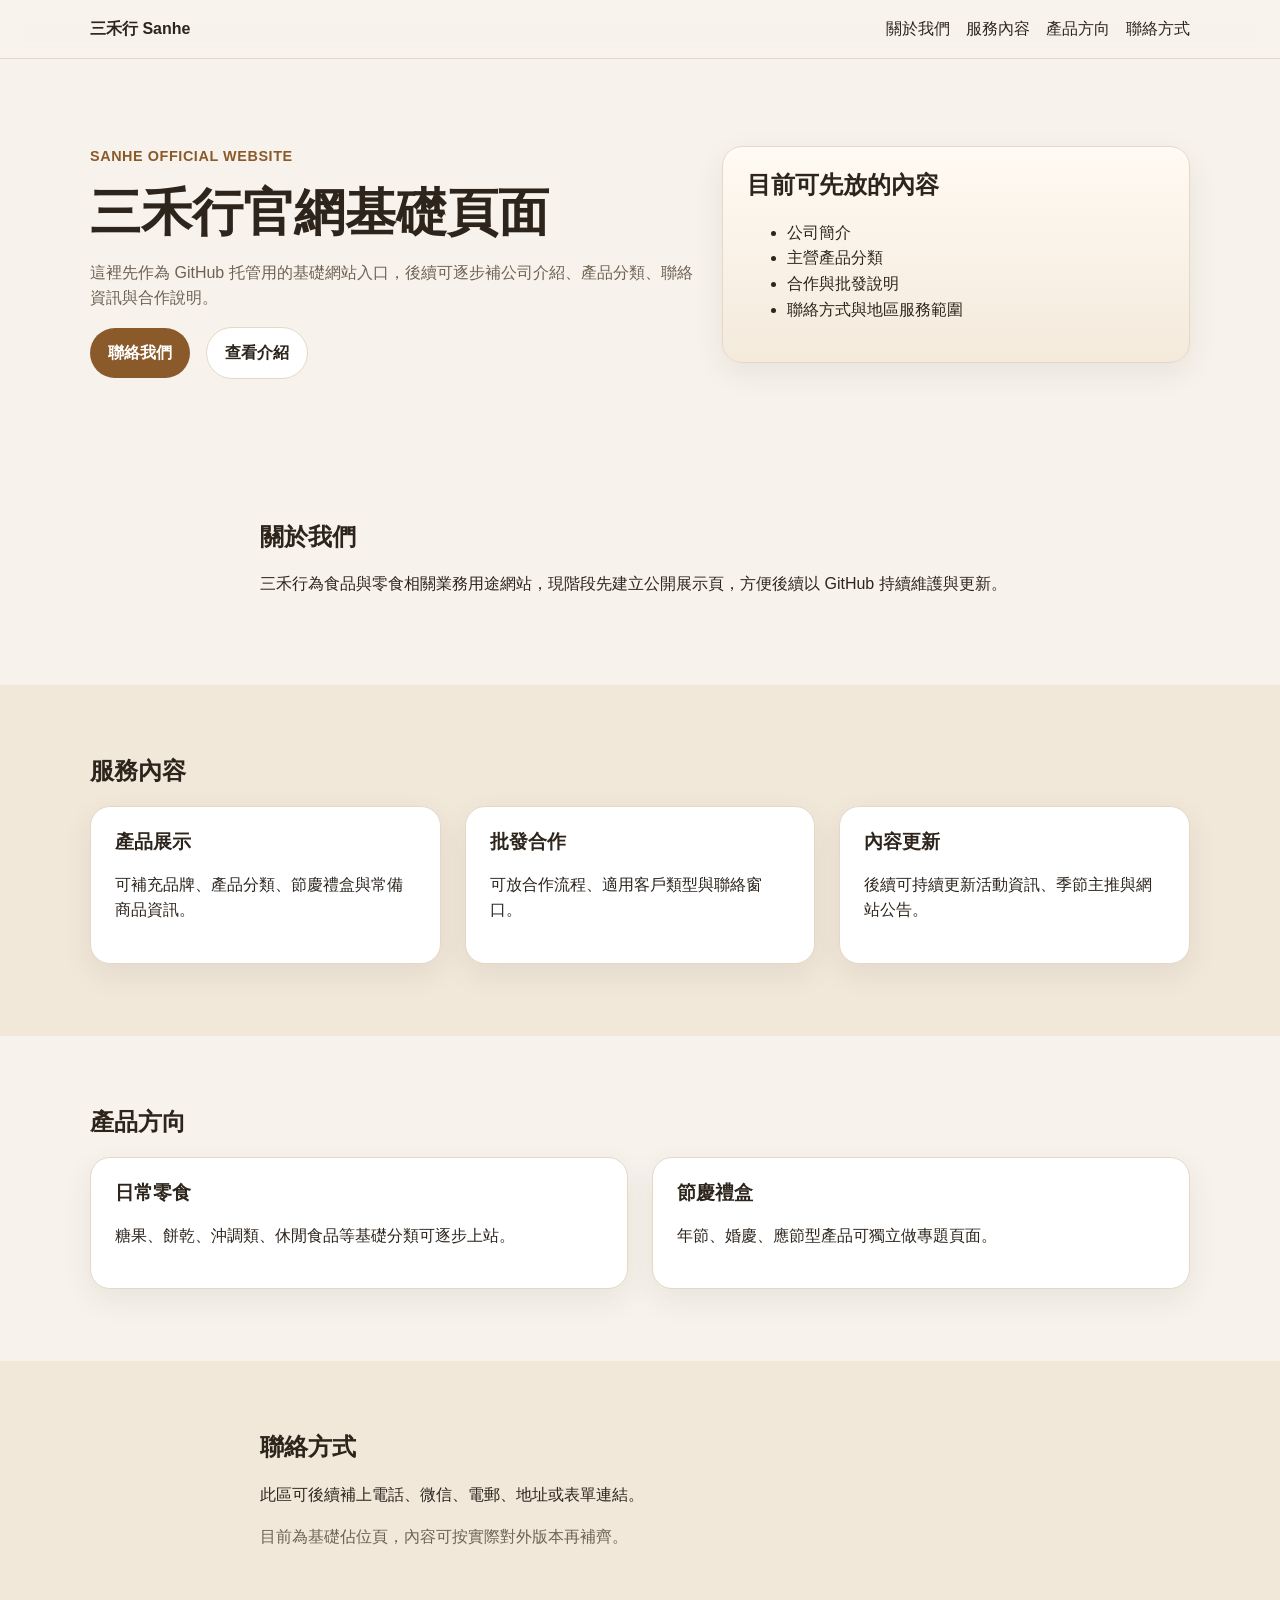
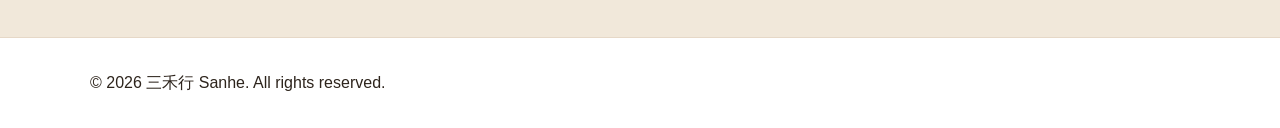
==== website/index.html @ 88588f47 "feat: scaffold website for github hosting" ====
<!doctype html>
<html lang="zh-Hant">
  <head>
    <meta charset="UTF-8" />
    <meta name="viewport" content="width=device-width, initial-scale=1.0" />
    <title>三禾行 Sanhe</title>
    <meta
      name="description"
      content="三禾行，提供零食糖果、節慶禮盒與批發供應相關資訊。"
    />
    <link rel="stylesheet" href="./assets/css/styles.css" />
  </head>
  <body>
    <header class="site-header">
      <div class="container">
        <div class="brand">三禾行 Sanhe</div>
        <nav class="nav">
          <a href="#about">關於我們</a>
          <a href="#services">服務內容</a>
          <a href="#products">產品方向</a>
          <a href="#contact">聯絡方式</a>
        </nav>
      </div>
    </header>

    <main>
      <section class="hero">
        <div class="container hero-grid">
          <div>
            <p class="eyebrow">Sanhe Official Website</p>
            <h1>三禾行官網基礎頁面</h1>
            <p class="lead">
              這裡先作為 GitHub 托管用的基礎網站入口，後續可逐步補公司介紹、產品分類、聯絡資訊與合作說明。
            </p>
            <div class="hero-actions">
              <a class="btn primary" href="#contact">聯絡我們</a>
              <a class="btn secondary" href="#about">查看介紹</a>
            </div>
          </div>
          <div class="card hero-card">
            <h2>目前可先放的內容</h2>
            <ul>
              <li>公司簡介</li>
              <li>主營產品分類</li>
              <li>合作與批發說明</li>
              <li>聯絡方式與地區服務範圍</li>
            </ul>
          </div>
        </div>
      </section>

      <section id="about" class="section">
        <div class="container narrow">
          <h2>關於我們</h2>
          <p>
            三禾行為食品與零食相關業務用途網站，現階段先建立公開展示頁，方便後續以 GitHub 持續維護與更新。
          </p>
        </div>
      </section>

      <section id="services" class="section alt">
        <div class="container">
          <h2>服務內容</h2>
          <div class="grid cols-3">
            <article class="card">
              <h3>產品展示</h3>
              <p>可補充品牌、產品分類、節慶禮盒與常備商品資訊。</p>
            </article>
            <article class="card">
              <h3>批發合作</h3>
              <p>可放合作流程、適用客戶類型與聯絡窗口。</p>
            </article>
            <article class="card">
              <h3>內容更新</h3>
              <p>後續可持續更新活動資訊、季節主推與網站公告。</p>
            </article>
          </div>
        </div>
      </section>

      <section id="products" class="section">
        <div class="container">
          <h2>產品方向</h2>
          <div class="grid cols-2">
            <article class="card">
              <h3>日常零食</h3>
              <p>糖果、餅乾、沖調類、休閒食品等基礎分類可逐步上站。</p>
            </article>
            <article class="card">
              <h3>節慶禮盒</h3>
              <p>年節、婚慶、應節型產品可獨立做專題頁面。</p>
            </article>
          </div>
        </div>
      </section>

      <section id="contact" class="section alt">
        <div class="container narrow">
          <h2>聯絡方式</h2>
          <p>此區可後續補上電話、微信、電郵、地址或表單連結。</p>
          <p class="note">目前為基礎佔位頁，內容可按實際對外版本再補齊。</p>
        </div>
      </section>
    </main>

    <footer class="site-footer">
      <div class="container">
        <p>© <span id="year"></span> 三禾行 Sanhe. All rights reserved.</p>
      </div>
    </footer>

    <script src="./assets/js/main.js"></script>
  </body>
</html>
---- website/assets/css/styles.css ----
:root {
  --bg: #f7f3ec;
  --surface: #ffffff;
  --surface-alt: #f1e8da;
  --text: #2d241c;
  --muted: #6f6255;
  --primary: #8a5a2b;
  --primary-dark: #6f451f;
  --border: #e6d8c7;
  --shadow: 0 10px 30px rgba(45, 36, 28, 0.08);
}

* {
  box-sizing: border-box;
}

body {
  margin: 0;
  font-family: -apple-system, BlinkMacSystemFont, "Segoe UI", sans-serif;
  background: var(--bg);
  color: var(--text);
  line-height: 1.6;
}

a {
  color: inherit;
  text-decoration: none;
}

.container {
  width: min(1100px, calc(100% - 32px));
  margin: 0 auto;
}

.narrow {
  width: min(760px, 100%);
}

.site-header {
  position: sticky;
  top: 0;
  background: rgba(247, 243, 236, 0.92);
  backdrop-filter: blur(10px);
  border-bottom: 1px solid var(--border);
}

.site-header .container,
.site-footer .container {
  display: flex;
  justify-content: space-between;
  align-items: center;
  gap: 16px;
  padding: 16px 0;
}

.brand {
  font-weight: 700;
}

.nav {
  display: flex;
  gap: 16px;
  flex-wrap: wrap;
}

.hero,
.section {
  padding: 72px 0;
}

.hero-grid,
.grid {
  display: grid;
  gap: 24px;
}

.hero-grid {
  grid-template-columns: 1.3fr 1fr;
  align-items: center;
}

.cols-2 {
  grid-template-columns: repeat(2, minmax(0, 1fr));
}

.cols-3 {
  grid-template-columns: repeat(3, minmax(0, 1fr));
}

.eyebrow {
  color: var(--primary);
  font-weight: 700;
  letter-spacing: 0.04em;
  text-transform: uppercase;
  font-size: 0.9rem;
}

h1,
h2,
h3 {
  margin-top: 0;
  line-height: 1.2;
}

h1 {
  font-size: clamp(2.2rem, 4vw, 4rem);
  margin-bottom: 16px;
}

.lead,
.note {
  color: var(--muted);
}

.card {
  background: var(--surface);
  border: 1px solid var(--border);
  border-radius: 20px;
  padding: 24px;
  box-shadow: var(--shadow);
}

.hero-card {
  background: linear-gradient(180deg, #fffaf3 0%, #f4eadc 100%);
}

.alt {
  background: var(--surface-alt);
}

.btn {
  display: inline-block;
  padding: 12px 18px;
  border-radius: 999px;
  margin-right: 12px;
  font-weight: 600;
}

.btn.primary {
  background: var(--primary);
  color: #fff;
}

.btn.secondary {
  border: 1px solid var(--border);
  background: var(--surface);
}

.site-footer {
  border-top: 1px solid var(--border);
  background: var(--surface);
}

@media (max-width: 820px) {
  .hero-grid,
  .cols-2,
  .cols-3 {
    grid-template-columns: 1fr;
  }

  .site-header .container,
  .site-footer .container {
    flex-direction: column;
    align-items: flex-start;
  }
}
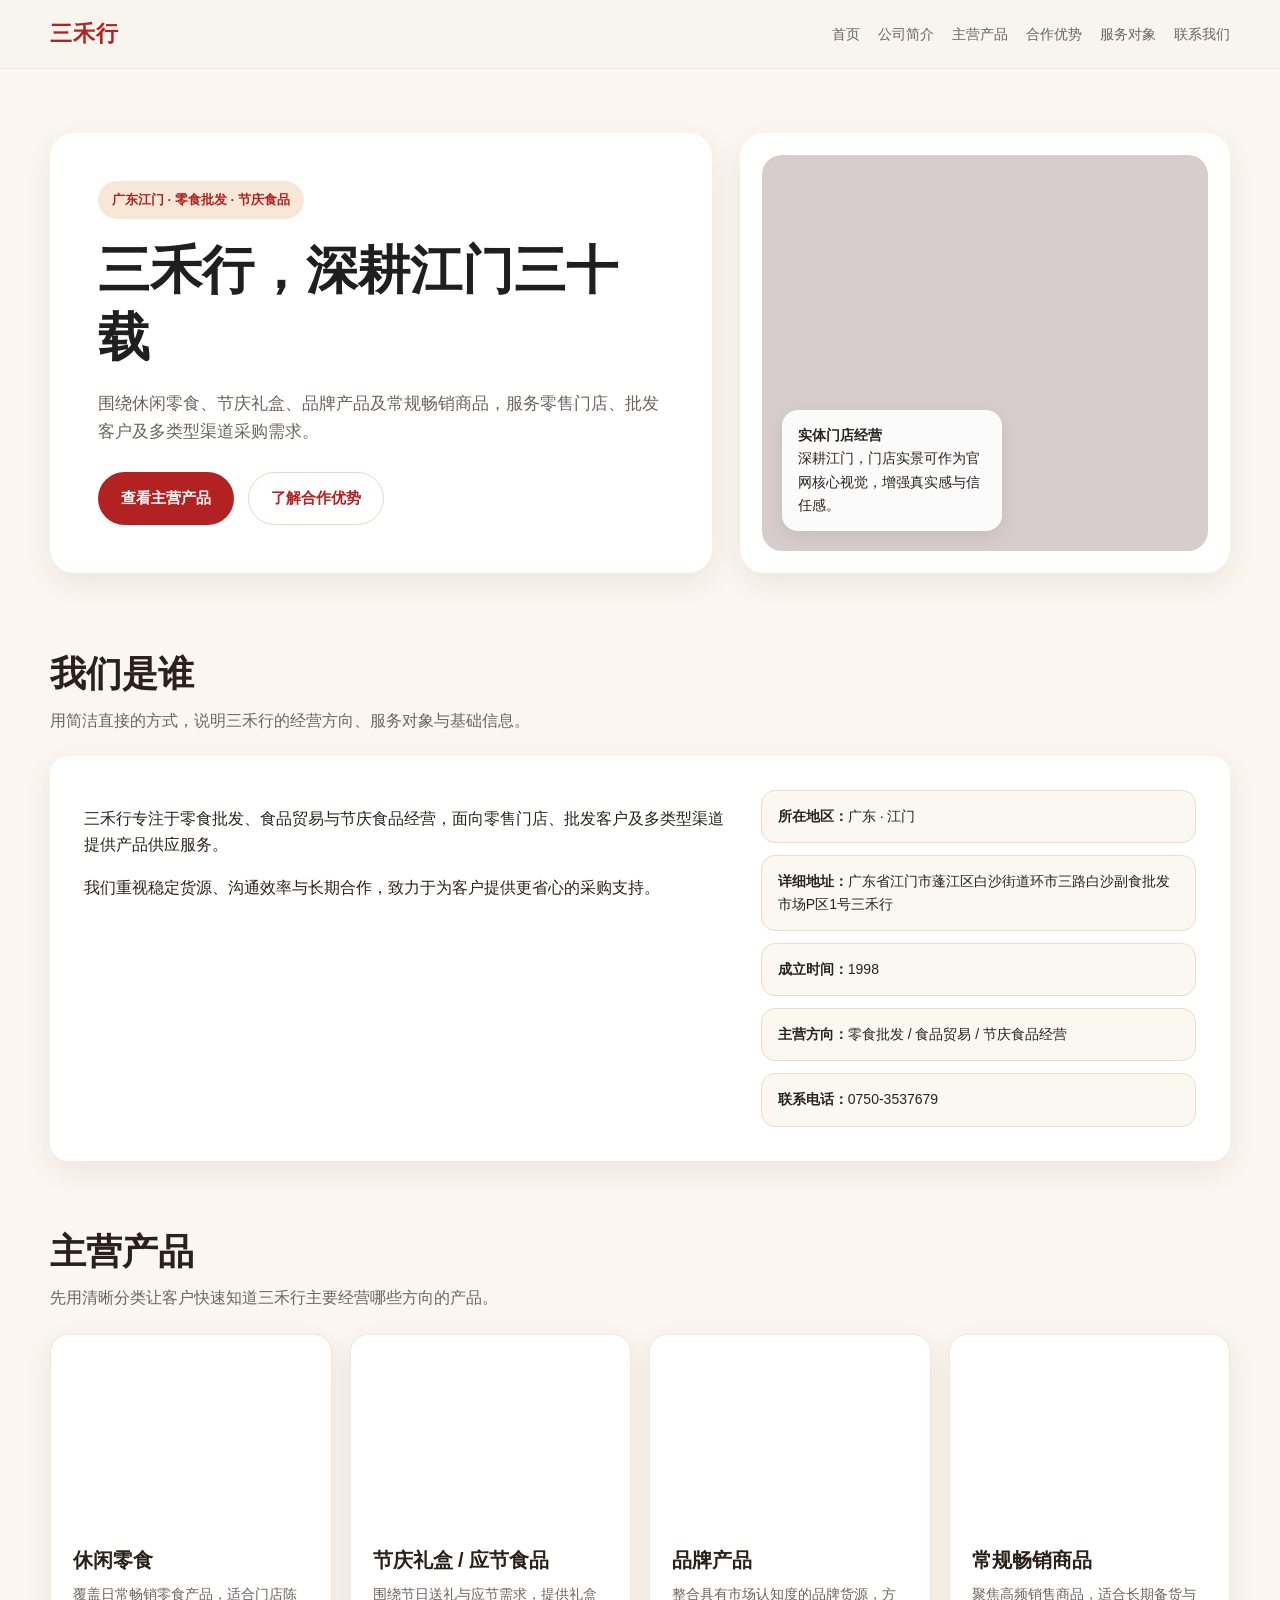
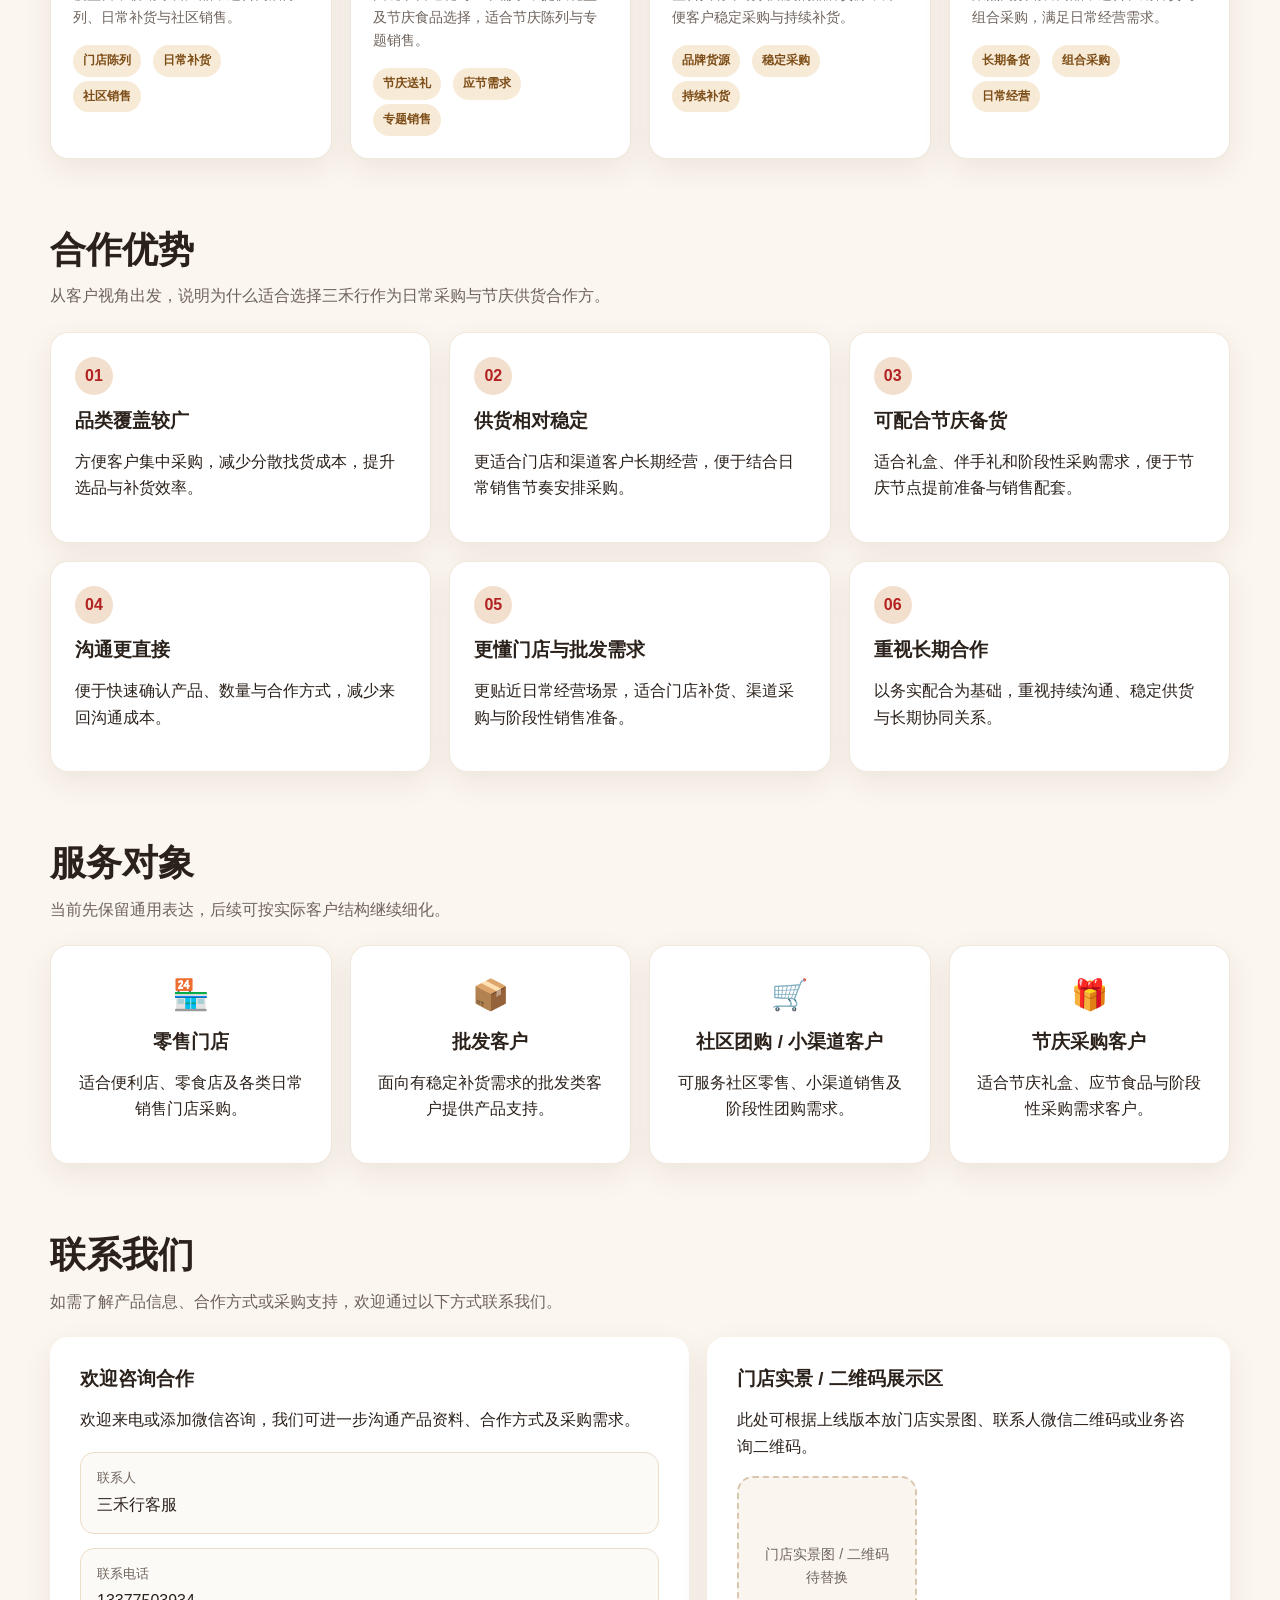
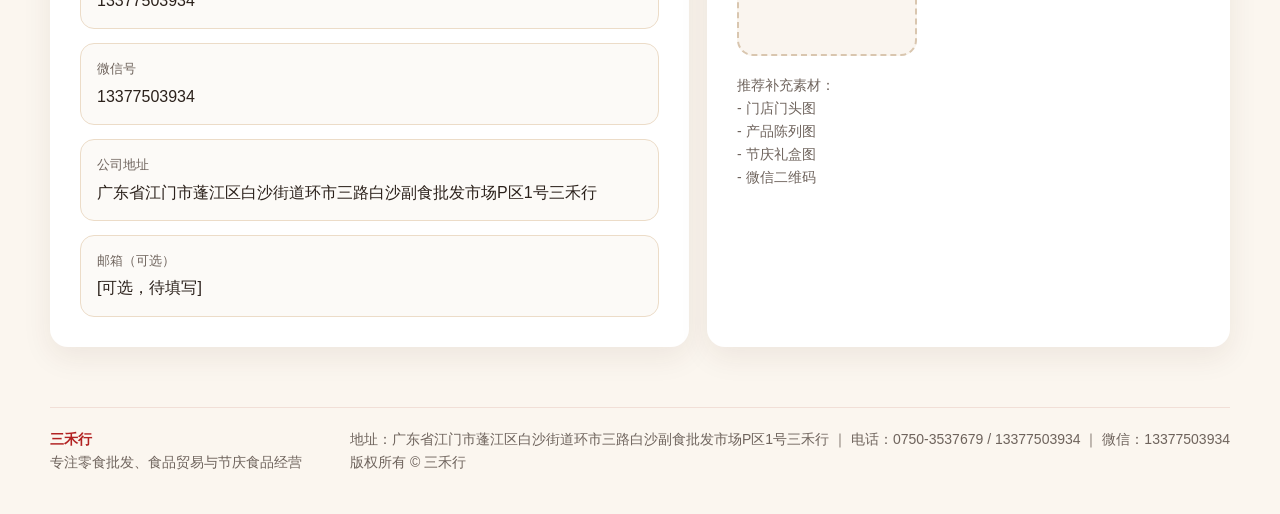
==== commit 130c4433: "feat: replace homepage with provided sanhe website html" ====
--- a/website/index.html
+++ b/website/index.html
@@ -1,114 +1,714 @@
-<!doctype html>
-<html lang="zh-Hant">
-  <head>
-    <meta charset="UTF-8" />
-    <meta name="viewport" content="width=device-width, initial-scale=1.0" />
-    <title>三禾行 Sanhe</title>
-    <meta
-      name="description"
-      content="三禾行，提供零食糖果、節慶禮盒與批發供應相關資訊。"
-    />
-    <link rel="stylesheet" href="./assets/css/styles.css" />
-  </head>
-  <body>
-    <header class="site-header">
-      <div class="container">
-        <div class="brand">三禾行 Sanhe</div>
-        <nav class="nav">
-          <a href="#about">關於我們</a>
-          <a href="#services">服務內容</a>
-          <a href="#products">產品方向</a>
-          <a href="#contact">聯絡方式</a>
-        </nav>
-      </div>
-    </header>
-
-    <main>
-      <section class="hero">
-        <div class="container hero-grid">
-          <div>
-            <p class="eyebrow">Sanhe Official Website</p>
-            <h1>三禾行官網基礎頁面</h1>
-            <p class="lead">
-              這裡先作為 GitHub 托管用的基礎網站入口，後續可逐步補公司介紹、產品分類、聯絡資訊與合作說明。
-            </p>
-            <div class="hero-actions">
-              <a class="btn primary" href="#contact">聯絡我們</a>
-              <a class="btn secondary" href="#about">查看介紹</a>
+<!DOCTYPE html>
+<html lang="zh-CN">
+<head>
+  <meta charset="UTF-8" />
+  <meta name="viewport" content="width=device-width, initial-scale=1.0" />
+  <title>三禾行 | 深耕江门三十载</title>
+  <meta name="description" content="三禾行深耕江门三十载，专注零食批发、食品贸易与节庆食品经营，服务零售门店、批发客户及多类型渠道采购需求。" />
+  <style>
+    :root {
+      --primary: #b22222;
+      --primary-dark: #8f1717;
+      --accent: #d7a84c;
+      --bg: #fbf6ef;
+      --card: #ffffff;
+      --text: #2b211b;
+      --muted: #6e635c;
+      --line: #ecdcc8;
+      --max-width: 1180px;
+      --shadow: 0 10px 30px rgba(76, 43, 25, 0.08);
+      --radius: 18px;
+    }
+
+    * {
+      box-sizing: border-box;
+    }
+
+    html {
+      scroll-behavior: smooth;
+    }
+
+    body {
+      margin: 0;
+      font-family: -apple-system, BlinkMacSystemFont, "Segoe UI", "PingFang SC", "Hiragino Sans GB", "Microsoft YaHei", sans-serif;
+      color: var(--text);
+      background: var(--bg);
+      line-height: 1.65;
+    }
+
+    img {
+      max-width: 100%;
+      display: block;
+    }
+
+    a {
+      color: inherit;
+      text-decoration: none;
+    }
+
+    .container {
+      width: min(var(--max-width), calc(100% - 32px));
+      margin: 0 auto;
+    }
+
+    .site-header {
+      position: sticky;
+      top: 0;
+      z-index: 20;
+      background: rgba(248, 244, 238, 0.92);
+      backdrop-filter: blur(10px);
+      border-bottom: 1px solid rgba(166, 61, 47, 0.08);
+    }
+
+    .site-header-inner {
+      display: flex;
+      align-items: center;
+      justify-content: space-between;
+      gap: 24px;
+      padding: 16px 0;
+    }
+
+    .logo {
+      font-size: 22px;
+      font-weight: 800;
+      color: var(--primary);
+      letter-spacing: 1px;
+      white-space: nowrap;
+    }
+
+    .nav {
+      display: flex;
+      flex-wrap: wrap;
+      gap: 18px;
+      font-size: 14px;
+      color: var(--muted);
+    }
+
+    .nav a:hover {
+      color: var(--primary);
+    }
+
+    .hero {
+      padding: 64px 0 44px;
+    }
+
+    .hero-grid {
+      display: grid;
+      grid-template-columns: 1.15fr 0.85fr;
+      gap: 28px;
+      align-items: stretch;
+    }
+
+    .hero-copy,
+    .hero-visual {
+      background: var(--card);
+      border-radius: 24px;
+      box-shadow: var(--shadow);
+    }
+
+    .hero-copy {
+      padding: 48px;
+      display: flex;
+      flex-direction: column;
+      justify-content: center;
+    }
+
+    .eyebrow {
+      display: inline-flex;
+      align-items: center;
+      gap: 8px;
+      width: fit-content;
+      padding: 8px 14px;
+      border-radius: 999px;
+      background: #f6e7d7;
+      color: var(--primary);
+      font-size: 13px;
+      font-weight: 700;
+      margin-bottom: 18px;
+    }
+
+    h1, h2, h3 {
+      margin: 0;
+      line-height: 1.3;
+    }
+
+    h1 {
+      font-size: clamp(32px, 5vw, 52px);
+      margin-bottom: 18px;
+      color: #1f1f1f;
+    }
+
+    .hero-copy p {
+      margin: 0 0 26px;
+      color: var(--muted);
+      font-size: 17px;
+    }
+
+    .hero-actions {
+      display: flex;
+      flex-wrap: wrap;
+      gap: 14px;
+    }
+
+    .btn {
+      display: inline-flex;
+      align-items: center;
+      justify-content: center;
+      padding: 13px 22px;
+      border-radius: 999px;
+      font-weight: 700;
+      font-size: 15px;
+      border: 1px solid transparent;
+      transition: 0.2s ease;
+    }
+
+    .btn-primary {
+      background: var(--primary);
+      color: #fff;
+    }
+
+    .btn-primary:hover {
+      background: var(--primary-dark);
+    }
+
+    .btn-secondary {
+      background: #fff;
+      border-color: #e7d7c3;
+      color: var(--primary);
+    }
+
+    .btn-secondary:hover {
+      border-color: var(--primary);
+    }
+
+    .hero-visual {
+      min-height: 420px;
+      padding: 22px;
+    }
+
+    .hero-photo {
+      width: 100%;
+      height: 100%;
+      min-height: 376px;
+      border-radius: 20px;
+      background:
+        linear-gradient(rgba(73, 26, 20, 0.22), rgba(73, 26, 20, 0.22)),
+        url('https://images.unsplash.com/photo-1514996937319-344454492b37?auto=format&fit=crop&w=1200&q=80') center/cover no-repeat;
+      position: relative;
+      overflow: hidden;
+    }
+
+    .hero-badge {
+      position: absolute;
+      left: 20px;
+      bottom: 20px;
+      background: rgba(255, 255, 255, 0.92);
+      color: var(--text);
+      padding: 14px 16px;
+      border-radius: 16px;
+      box-shadow: 0 6px 18px rgba(0, 0, 0, 0.08);
+      font-size: 14px;
+      max-width: 220px;
+    }
+
+    section {
+      padding: 34px 0;
+    }
+
+    .section-head {
+      margin-bottom: 22px;
+    }
+
+    .section-head h2 {
+      font-size: clamp(26px, 4vw, 36px);
+      margin-bottom: 10px;
+    }
+
+    .section-head p {
+      margin: 0;
+      color: var(--muted);
+    }
+
+    .intro-card {
+      background: var(--card);
+      border-radius: var(--radius);
+      box-shadow: var(--shadow);
+      padding: 34px;
+      display: grid;
+      grid-template-columns: 1.2fr 0.8fr;
+      gap: 24px;
+    }
+
+    .info-list {
+      display: grid;
+      gap: 12px;
+      align-content: start;
+    }
+
+    .info-item {
+      background: #fbf7f1;
+      border: 1px solid var(--line);
+      border-radius: 14px;
+      padding: 14px 16px;
+      font-size: 14px;
+    }
+
+    .grid-4,
+    .grid-3 {
+      display: grid;
+      gap: 18px;
+    }
+
+    .grid-4 {
+      grid-template-columns: repeat(4, 1fr);
+    }
+
+    .grid-3 {
+      grid-template-columns: repeat(3, 1fr);
+    }
+
+    .card {
+      background: var(--card);
+      border-radius: var(--radius);
+      box-shadow: var(--shadow);
+      overflow: hidden;
+      border: 1px solid rgba(234, 223, 206, 0.7);
+    }
+
+    .card-image {
+      height: 190px;
+      background-size: cover;
+      background-position: center;
+    }
+
+    .card-body {
+      padding: 22px;
+    }
+
+    .card-body h3 {
+      font-size: 20px;
+      margin-bottom: 10px;
+    }
+
+    .card-body p {
+      margin: 0 0 12px;
+      color: var(--muted);
+      font-size: 14px;
+    }
+
+    .tag {
+      display: inline-block;
+      margin: 4px 8px 0 0;
+      padding: 6px 10px;
+      border-radius: 999px;
+      background: #f7ead7;
+      color: #7d4d17;
+      font-size: 12px;
+      font-weight: 700;
+    }
+
+    .advantage-item {
+      padding: 24px;
+    }
+
+    .advantage-num {
+      width: 38px;
+      height: 38px;
+      border-radius: 50%;
+      background: #f3dfcd;
+      color: var(--primary);
+      display: inline-flex;
+      align-items: center;
+      justify-content: center;
+      font-weight: 800;
+      margin-bottom: 14px;
+    }
+
+    .service-card {
+      padding: 24px;
+      text-align: center;
+    }
+
+    .service-icon {
+      font-size: 30px;
+      margin-bottom: 10px;
+    }
+
+    .contact-wrap {
+      display: grid;
+      grid-template-columns: 1.1fr 0.9fr;
+      gap: 18px;
+    }
+
+    .contact-card,
+    .contact-side {
+      background: var(--card);
+      border-radius: var(--radius);
+      box-shadow: var(--shadow);
+      padding: 30px;
+    }
+
+    .contact-list {
+      display: grid;
+      gap: 14px;
+      margin-top: 18px;
+    }
+
+    .contact-item {
+      padding: 14px 16px;
+      border: 1px solid var(--line);
+      border-radius: 14px;
+      background: #fcfaf7;
+    }
+
+    .contact-label {
+      display: block;
+      font-size: 13px;
+      color: var(--muted);
+      margin-bottom: 4px;
+    }
+
+    .qr-box {
+      width: 180px;
+      aspect-ratio: 1;
+      border: 2px dashed #d9c6af;
+      border-radius: 16px;
+      display: grid;
+      place-items: center;
+      color: var(--muted);
+      margin-top: 16px;
+      background: #faf5ef;
+      text-align: center;
+      padding: 12px;
+      font-size: 14px;
+    }
+
+    .site-footer {
+      padding: 26px 0 40px;
+      color: var(--muted);
+      font-size: 14px;
+    }
+
+    .footer-box {
+      border-top: 1px solid rgba(166, 61, 47, 0.12);
+      padding-top: 20px;
+      display: flex;
+      justify-content: space-between;
+      gap: 16px;
+      flex-wrap: wrap;
+    }
+
+    @media (max-width: 980px) {
+      .hero-grid,
+      .intro-card,
+      .contact-wrap,
+      .grid-4,
+      .grid-3 {
+        grid-template-columns: 1fr 1fr;
+      }
+
+      .grid-4 {
+        grid-template-columns: repeat(2, 1fr);
+      }
+
+      .hero-copy {
+        padding: 34px;
+      }
+    }
+
+    @media (max-width: 720px) {
+      .site-header-inner,
+      .footer-box {
+        flex-direction: column;
+        align-items: flex-start;
+      }
+
+      .hero,
+      section {
+        padding: 24px 0;
+      }
+
+      .hero-grid,
+      .intro-card,
+      .contact-wrap,
+      .grid-4,
+      .grid-3 {
+        grid-template-columns: 1fr;
+      }
+
+      .hero-copy,
+      .contact-card,
+      .contact-side,
+      .intro-card {
+        padding: 24px;
+      }
+
+      .nav {
+        gap: 12px;
+      }
+
+      .hero-photo {
+        min-height: 280px;
+      }
+    }
+  </style>
+</head>
+<body>
+  <header class="site-header">
+    <div class="container site-header-inner">
+      <a href="#home" class="logo">三禾行</a>
+      <nav class="nav">
+        <a href="#home">首页</a>
+        <a href="#about">公司简介</a>
+        <a href="#products">主营产品</a>
+        <a href="#advantages">合作优势</a>
+        <a href="#services">服务对象</a>
+        <a href="#contact">联系我们</a>
+      </nav>
+    </div>
+  </header>
+
+  <main>
+    <section class="hero" id="home">
+      <div class="container hero-grid">
+        <div class="hero-copy">
+          <div class="eyebrow">广东江门 · 零食批发 · 节庆食品</div>
+          <h1>三禾行，深耕江门三十载</h1>
+          <p>
+            围绕休闲零食、节庆礼盒、品牌产品及常规畅销商品，服务零售门店、批发客户及多类型渠道采购需求。
+          </p>
+          <div class="hero-actions">
+            <a class="btn btn-primary" href="#products">查看主营产品</a>
+            <a class="btn btn-secondary" href="#advantages">了解合作优势</a>
+          </div>
+        </div>
+        <div class="hero-visual">
+          <div class="hero-photo">
+            <div class="hero-badge">
+              <strong>实体门店经营</strong><br />
+              深耕江门，门店实景可作为官网核心视觉，增强真实感与信任感。
             </div>
           </div>
-          <div class="card hero-card">
-            <h2>目前可先放的內容</h2>
-            <ul>
-              <li>公司簡介</li>
-              <li>主營產品分類</li>
-              <li>合作與批發說明</li>
-              <li>聯絡方式與地區服務範圍</li>
-            </ul>
+        </div>
+      </div>
+    </section>
+
+    <section id="about">
+      <div class="container">
+        <div class="section-head">
+          <h2>我们是谁</h2>
+          <p>用简洁直接的方式，说明三禾行的经营方向、服务对象与基础信息。</p>
+        </div>
+        <div class="intro-card">
+          <div>
+            <p>
+              三禾行专注于零食批发、食品贸易与节庆食品经营，面向零售门店、批发客户及多类型渠道提供产品供应服务。
+            </p>
+            <p>
+              我们重视稳定货源、沟通效率与长期合作，致力于为客户提供更省心的采购支持。
+            </p>
           </div>
-        </div>
-      </section>
-
-      <section id="about" class="section">
-        <div class="container narrow">
-          <h2>關於我們</h2>
-          <p>
-            三禾行為食品與零食相關業務用途網站，現階段先建立公開展示頁，方便後續以 GitHub 持續維護與更新。
-          </p>
-        </div>
-      </section>
-
-      <section id="services" class="section alt">
-        <div class="container">
-          <h2>服務內容</h2>
-          <div class="grid cols-3">
-            <article class="card">
-              <h3>產品展示</h3>
-              <p>可補充品牌、產品分類、節慶禮盒與常備商品資訊。</p>
-            </article>
-            <article class="card">
-              <h3>批發合作</h3>
-              <p>可放合作流程、適用客戶類型與聯絡窗口。</p>
-            </article>
-            <article class="card">
-              <h3>內容更新</h3>
-              <p>後續可持續更新活動資訊、季節主推與網站公告。</p>
-            </article>
+          <div class="info-list">
+            <div class="info-item"><strong>所在地区：</strong>广东 · 江门</div>
+            <div class="info-item"><strong>详细地址：</strong>广东省江门市蓬江区白沙街道环市三路白沙副食批发市场P区1号三禾行</div>
+            <div class="info-item"><strong>成立时间：</strong>1998</div>
+            <div class="info-item"><strong>主营方向：</strong>零食批发 / 食品贸易 / 节庆食品经营</div>
+            <div class="info-item"><strong>联系电话：</strong>0750-3537679</div>
           </div>
         </div>
-      </section>
-
-      <section id="products" class="section">
-        <div class="container">
-          <h2>產品方向</h2>
-          <div class="grid cols-2">
-            <article class="card">
-              <h3>日常零食</h3>
-              <p>糖果、餅乾、沖調類、休閒食品等基礎分類可逐步上站。</p>
-            </article>
-            <article class="card">
-              <h3>節慶禮盒</h3>
-              <p>年節、婚慶、應節型產品可獨立做專題頁面。</p>
-            </article>
+      </div>
+    </section>
+
+    <section id="products">
+      <div class="container">
+        <div class="section-head">
+          <h2>主营产品</h2>
+          <p>先用清晰分类让客户快速知道三禾行主要经营哪些方向的产品。</p>
+        </div>
+        <div class="grid-4">
+          <article class="card">
+            <div class="card-image" style="background-image:url('https://images.unsplash.com/photo-1582058091505-f87a2e55a40f?auto=format&fit=crop&w=900&q=80');"></div>
+            <div class="card-body">
+              <h3>休闲零食</h3>
+              <p>覆盖日常畅销零食产品，适合门店陈列、日常补货与社区销售。</p>
+              <span class="tag">门店陈列</span>
+              <span class="tag">日常补货</span>
+              <span class="tag">社区销售</span>
+            </div>
+          </article>
+
+          <article class="card">
+            <div class="card-image" style="background-image:url('https://images.unsplash.com/photo-1606787366850-de6330128bfc?auto=format&fit=crop&w=900&q=80');"></div>
+            <div class="card-body">
+              <h3>节庆礼盒 / 应节食品</h3>
+              <p>围绕节日送礼与应节需求，提供礼盒及节庆食品选择，适合节庆陈列与专题销售。</p>
+              <span class="tag">节庆送礼</span>
+              <span class="tag">应节需求</span>
+              <span class="tag">专题销售</span>
+            </div>
+          </article>
+
+          <article class="card">
+            <div class="card-image" style="background-image:url('https://images.unsplash.com/photo-1542838132-92c53300491e?auto=format&fit=crop&w=900&q=80');"></div>
+            <div class="card-body">
+              <h3>品牌产品</h3>
+              <p>整合具有市场认知度的品牌货源，方便客户稳定采购与持续补货。</p>
+              <span class="tag">品牌货源</span>
+              <span class="tag">稳定采购</span>
+              <span class="tag">持续补货</span>
+            </div>
+          </article>
+
+          <article class="card">
+            <div class="card-image" style="background-image:url('https://images.unsplash.com/photo-1514996937319-344454492b37?auto=format&fit=crop&w=900&q=80');"></div>
+            <div class="card-body">
+              <h3>常规畅销商品</h3>
+              <p>聚焦高频销售商品，适合长期备货与组合采购，满足日常经营需求。</p>
+              <span class="tag">长期备货</span>
+              <span class="tag">组合采购</span>
+              <span class="tag">日常经营</span>
+            </div>
+          </article>
+        </div>
+      </div>
+    </section>
+
+    <section id="advantages">
+      <div class="container">
+        <div class="section-head">
+          <h2>合作优势</h2>
+          <p>从客户视角出发，说明为什么适合选择三禾行作为日常采购与节庆供货合作方。</p>
+        </div>
+        <div class="grid-3">
+          <article class="card advantage-item">
+            <div class="advantage-num">01</div>
+            <h3>品类覆盖较广</h3>
+            <p>方便客户集中采购，减少分散找货成本，提升选品与补货效率。</p>
+          </article>
+          <article class="card advantage-item">
+            <div class="advantage-num">02</div>
+            <h3>供货相对稳定</h3>
+            <p>更适合门店和渠道客户长期经营，便于结合日常销售节奏安排采购。</p>
+          </article>
+          <article class="card advantage-item">
+            <div class="advantage-num">03</div>
+            <h3>可配合节庆备货</h3>
+            <p>适合礼盒、伴手礼和阶段性采购需求，便于节庆节点提前准备与销售配套。</p>
+          </article>
+          <article class="card advantage-item">
+            <div class="advantage-num">04</div>
+            <h3>沟通更直接</h3>
+            <p>便于快速确认产品、数量与合作方式，减少来回沟通成本。</p>
+          </article>
+          <article class="card advantage-item">
+            <div class="advantage-num">05</div>
+            <h3>更懂门店与批发需求</h3>
+            <p>更贴近日常经营场景，适合门店补货、渠道采购与阶段性销售准备。</p>
+          </article>
+          <article class="card advantage-item">
+            <div class="advantage-num">06</div>
+            <h3>重视长期合作</h3>
+            <p>以务实配合为基础，重视持续沟通、稳定供货与长期协同关系。</p>
+          </article>
+        </div>
+      </div>
+    </section>
+
+    <section id="services">
+      <div class="container">
+        <div class="section-head">
+          <h2>服务对象</h2>
+          <p>当前先保留通用表达，后续可按实际客户结构继续细化。</p>
+        </div>
+        <div class="grid-4">
+          <article class="card service-card">
+            <div class="service-icon">🏪</div>
+            <h3>零售门店</h3>
+            <p>适合便利店、零食店及各类日常销售门店采购。</p>
+          </article>
+          <article class="card service-card">
+            <div class="service-icon">📦</div>
+            <h3>批发客户</h3>
+            <p>面向有稳定补货需求的批发类客户提供产品支持。</p>
+          </article>
+          <article class="card service-card">
+            <div class="service-icon">🛒</div>
+            <h3>社区团购 / 小渠道客户</h3>
+            <p>可服务社区零售、小渠道销售及阶段性团购需求。</p>
+          </article>
+          <article class="card service-card">
+            <div class="service-icon">🎁</div>
+            <h3>节庆采购客户</h3>
+            <p>适合节庆礼盒、应节食品与阶段性采购需求客户。</p>
+          </article>
+        </div>
+      </div>
+    </section>
+
+    <section id="contact">
+      <div class="container">
+        <div class="section-head">
+          <h2>联系我们</h2>
+          <p>如需了解产品信息、合作方式或采购支持，欢迎通过以下方式联系我们。</p>
+        </div>
+        <div class="contact-wrap">
+          <div class="contact-card">
+            <h3>欢迎咨询合作</h3>
+            <p>
+              欢迎来电或添加微信咨询，我们可进一步沟通产品资料、合作方式及采购需求。
+            </p>
+            <div class="contact-list">
+              <div class="contact-item">
+                <span class="contact-label">联系人</span>
+                三禾行客服
+              </div>
+              <div class="contact-item">
+                <span class="contact-label">联系电话</span>
+                <a href="tel:13377503934">13377503934</a>
+              </div>
+              <div class="contact-item">
+                <span class="contact-label">微信号</span>
+                13377503934
+              </div>
+              <div class="contact-item">
+                <span class="contact-label">公司地址</span>
+                广东省江门市蓬江区白沙街道环市三路白沙副食批发市场P区1号三禾行
+              </div>
+              <div class="contact-item">
+                <span class="contact-label">邮箱（可选）</span>
+                [可选，待填写]
+              </div>
+            </div>
           </div>
-        </div>
-      </section>
-
-      <section id="contact" class="section alt">
-        <div class="container narrow">
-          <h2>聯絡方式</h2>
-          <p>此區可後續補上電話、微信、電郵、地址或表單連結。</p>
-          <p class="note">目前為基礎佔位頁，內容可按實際對外版本再補齊。</p>
-        </div>
-      </section>
-    </main>
-
-    <footer class="site-footer">
-      <div class="container">
-        <p>© <span id="year"></span> 三禾行 Sanhe. All rights reserved.</p>
+
+          <aside class="contact-side">
+            <h3>门店实景 / 二维码展示区</h3>
+            <p>此处可根据上线版本放门店实景图、联系人微信二维码或业务咨询二维码。</p>
+            <div class="qr-box">门店实景图 / 二维码<br />待替换</div>
+            <div style="margin-top: 18px; color: var(--muted); font-size: 14px;">
+              推荐补充素材：<br />
+              - 门店门头图<br />
+              - 产品陈列图<br />
+              - 节庆礼盒图<br />
+              - 微信二维码
+            </div>
+          </aside>
+        </div>
       </div>
-    </footer>
-
-    <script src="./assets/js/main.js"></script>
-  </body>
+    </section>
+  </main>
+
+  <footer class="site-footer">
+    <div class="container footer-box">
+      <div>
+        <strong style="color: var(--primary);">三禾行</strong><br />
+        专注零食批发、食品贸易与节庆食品经营
+      </div>
+      <div>
+        地址：广东省江门市蓬江区白沙街道环市三路白沙副食批发市场P区1号三禾行 ｜ 电话：0750-3537679 / 13377503934 ｜ 微信：13377503934<br />
+        版权所有 © 三禾行
+      </div>
+    </div>
+  </footer>
+</body>
 </html>
